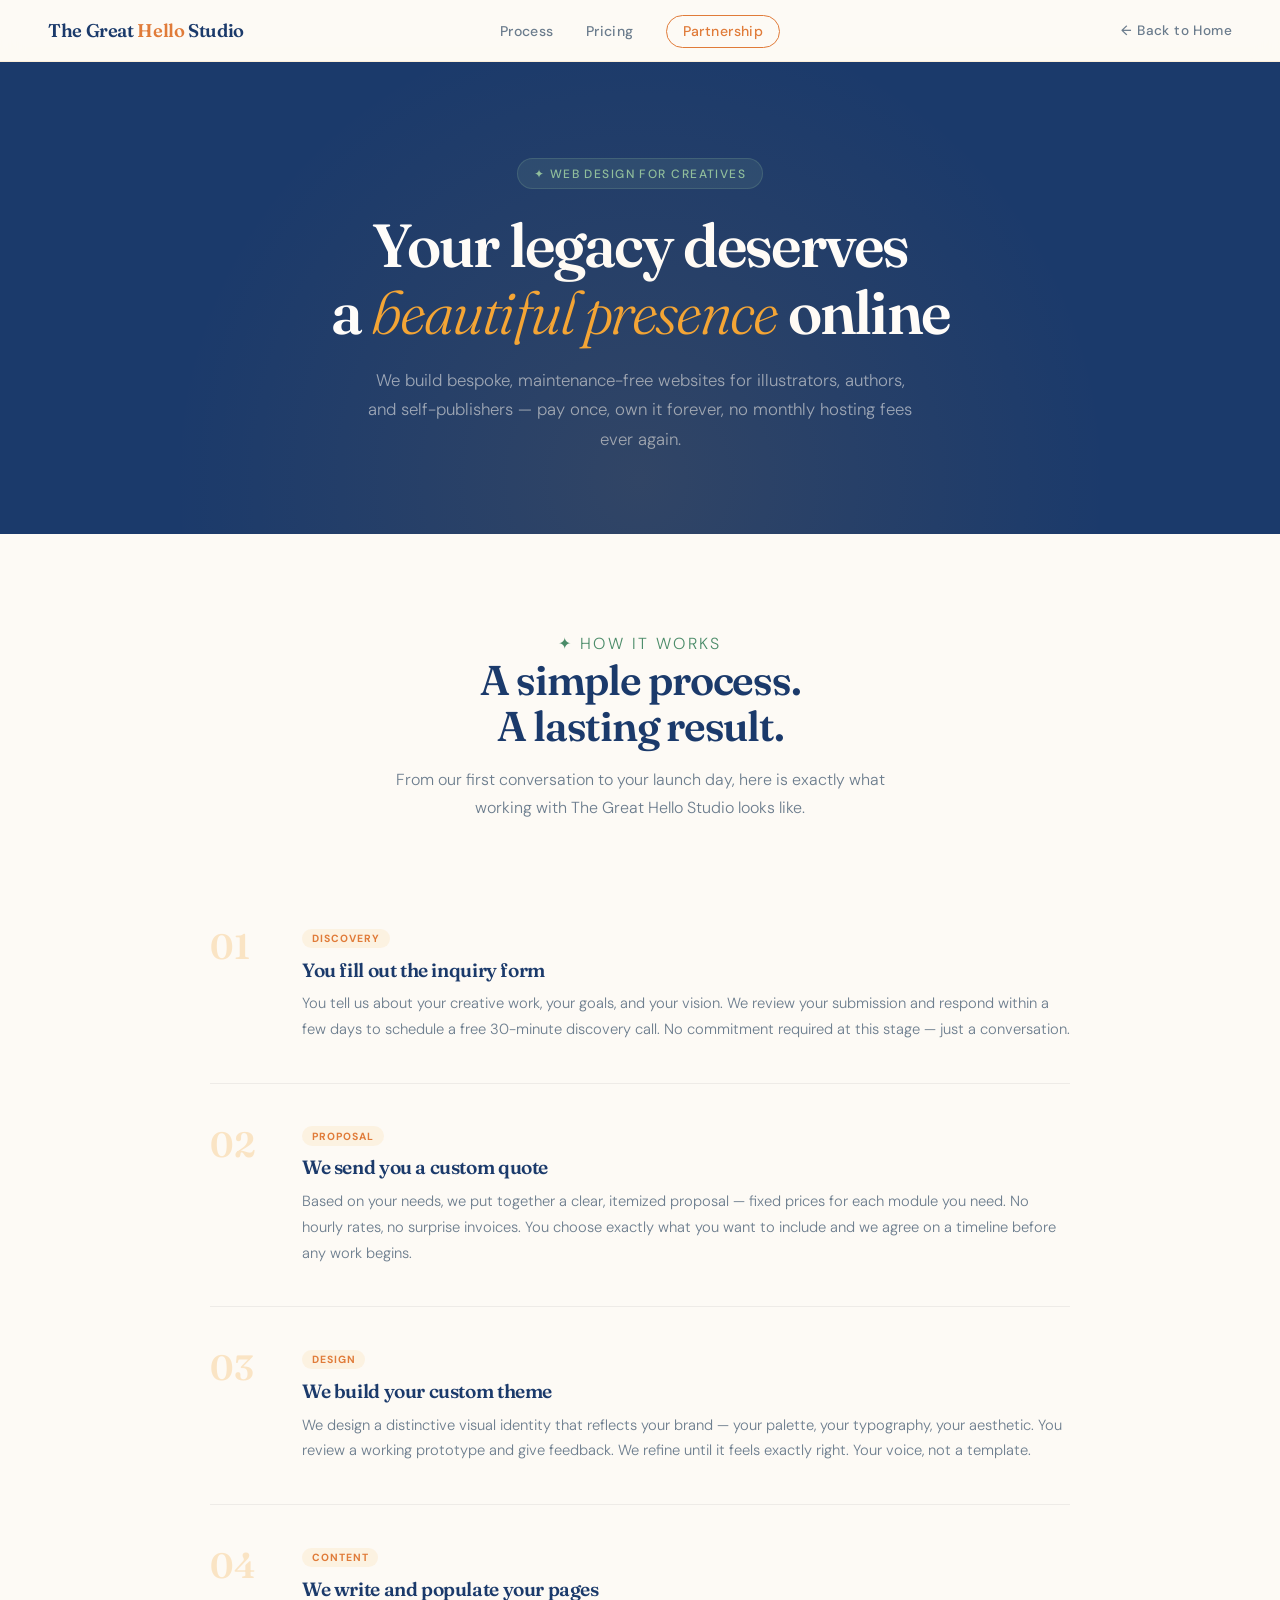
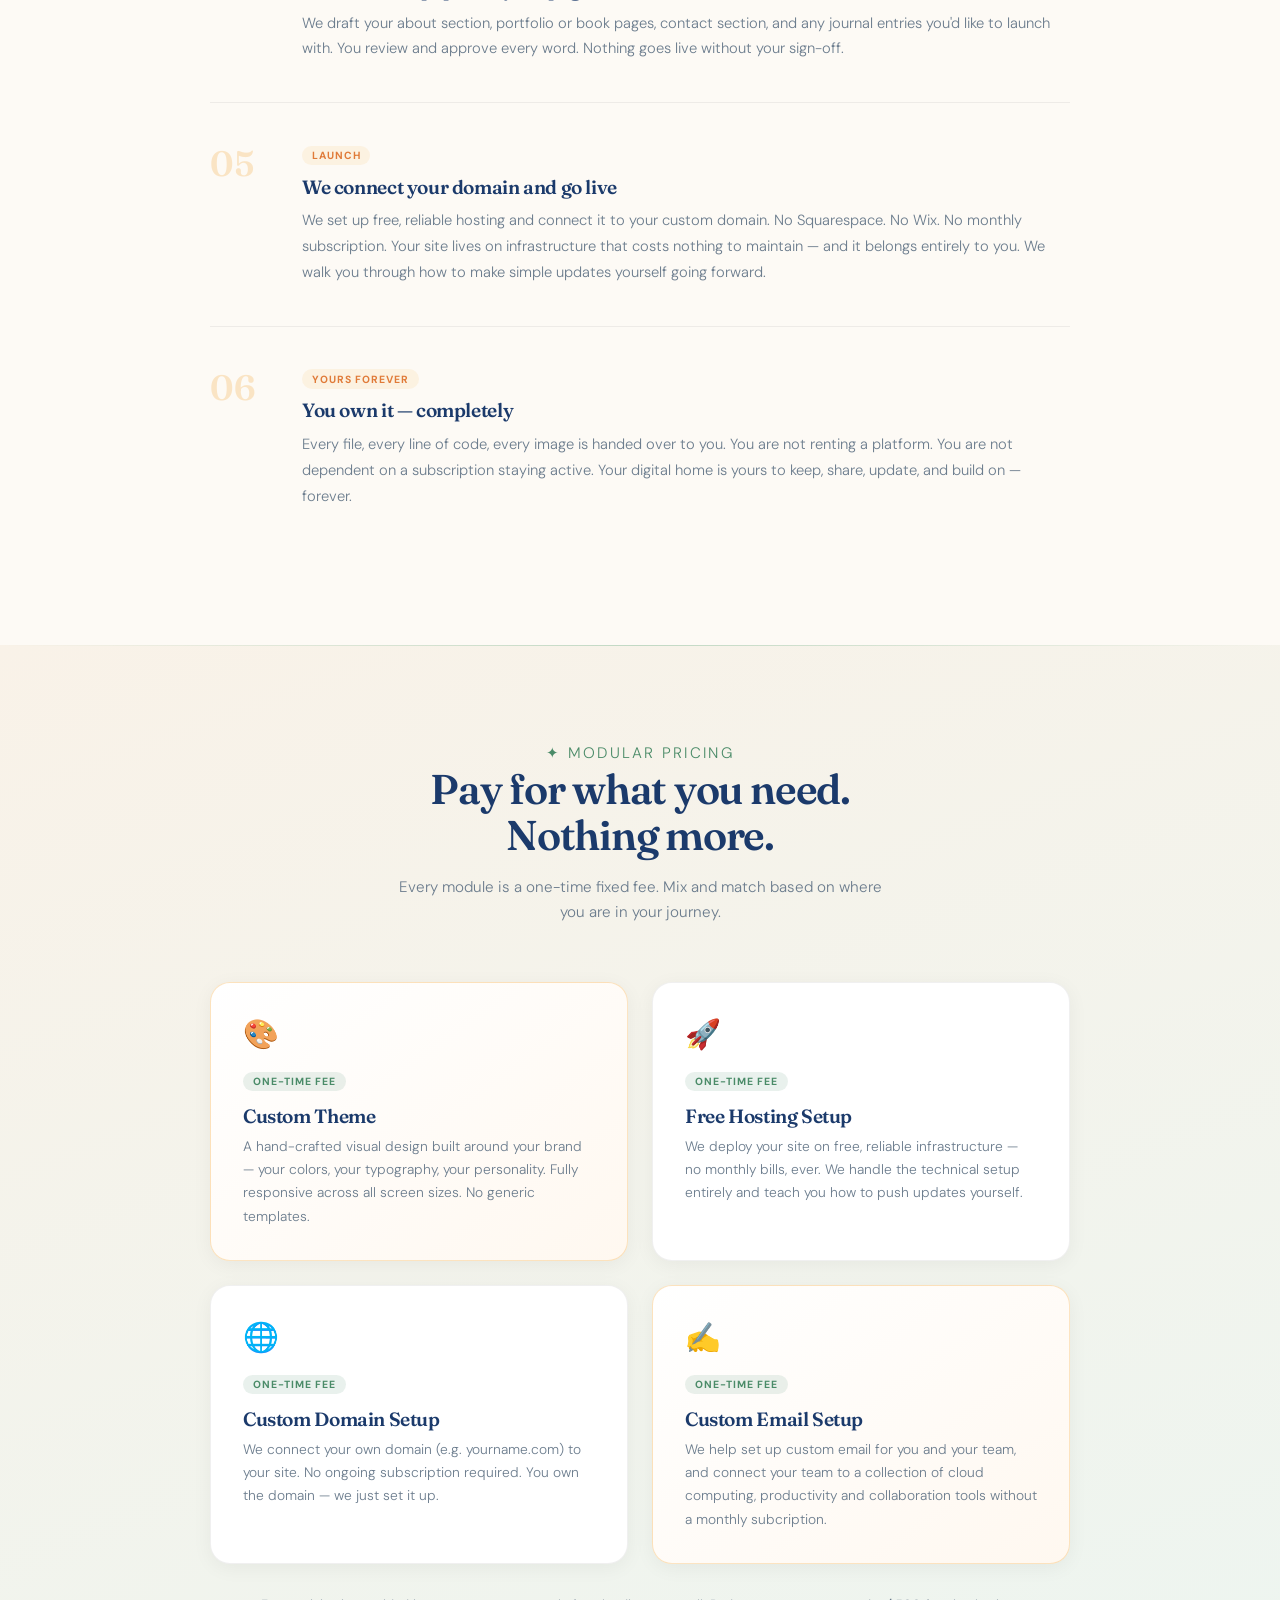
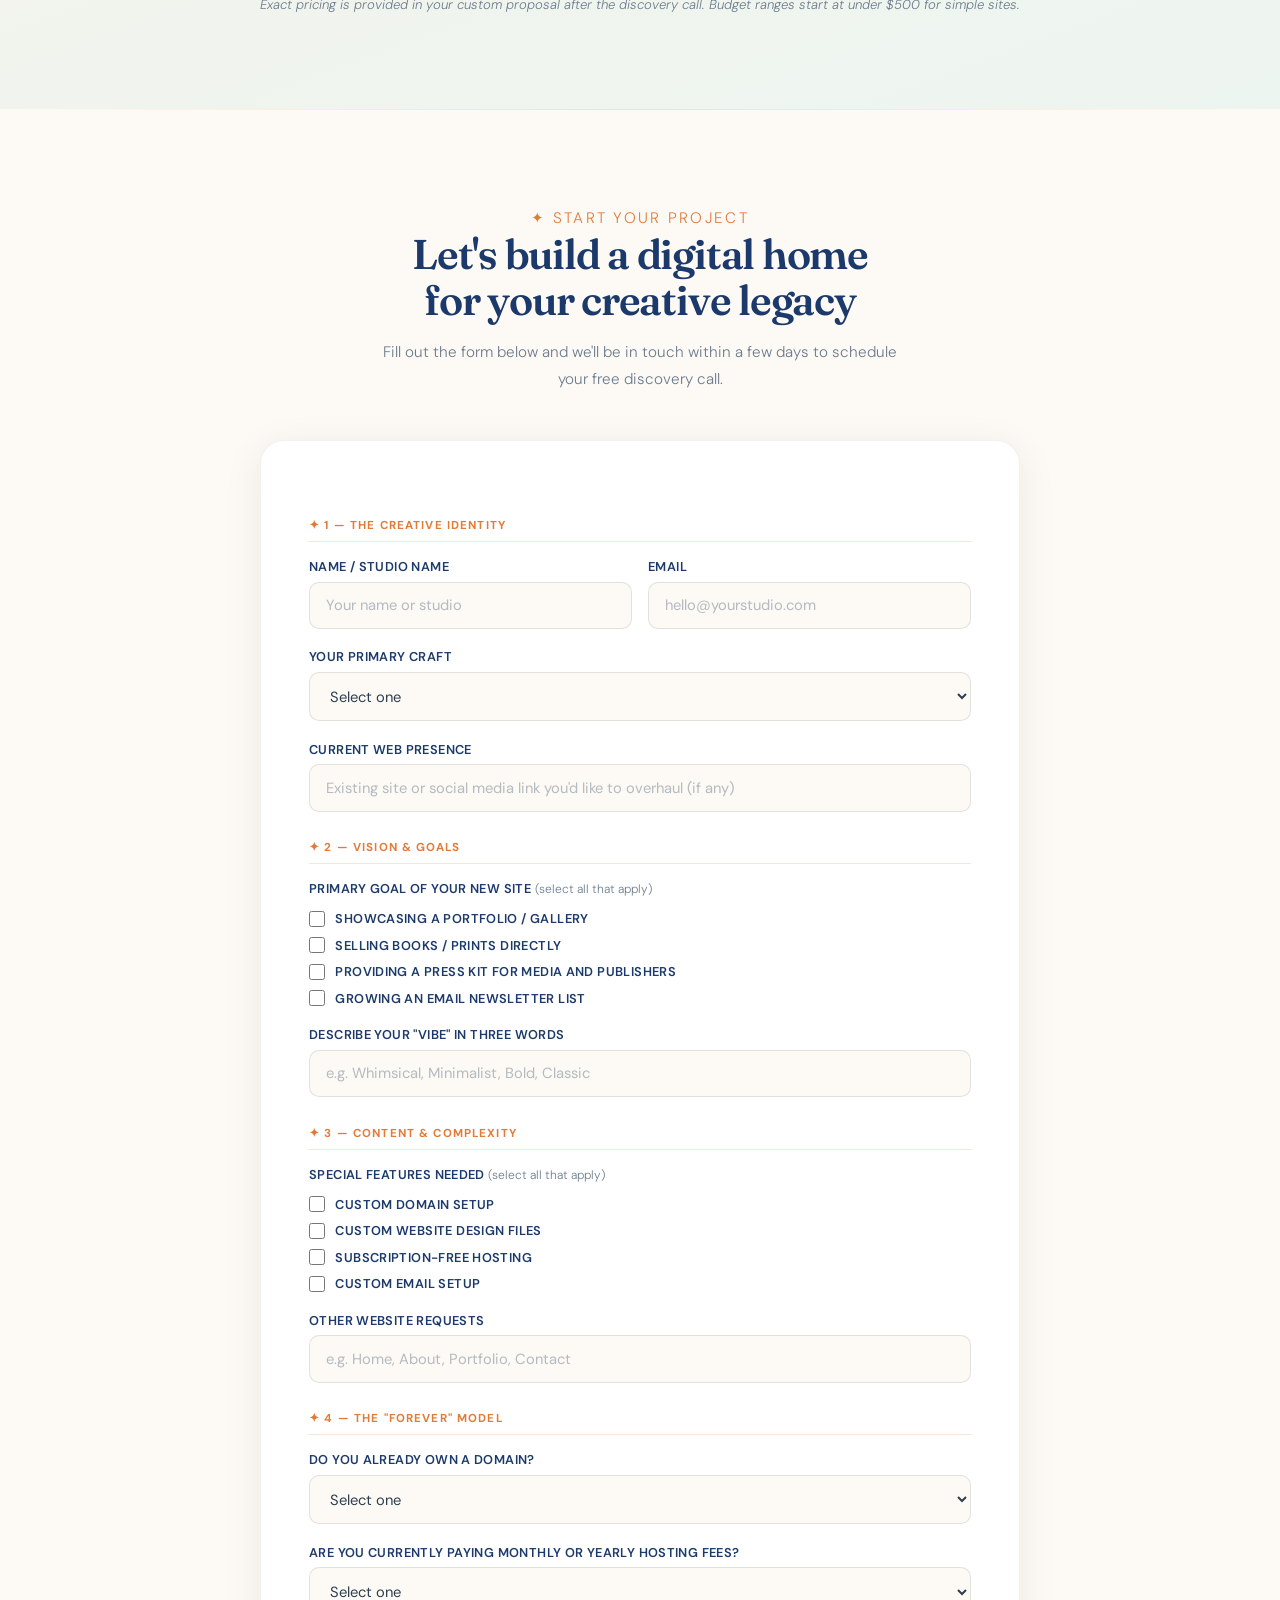
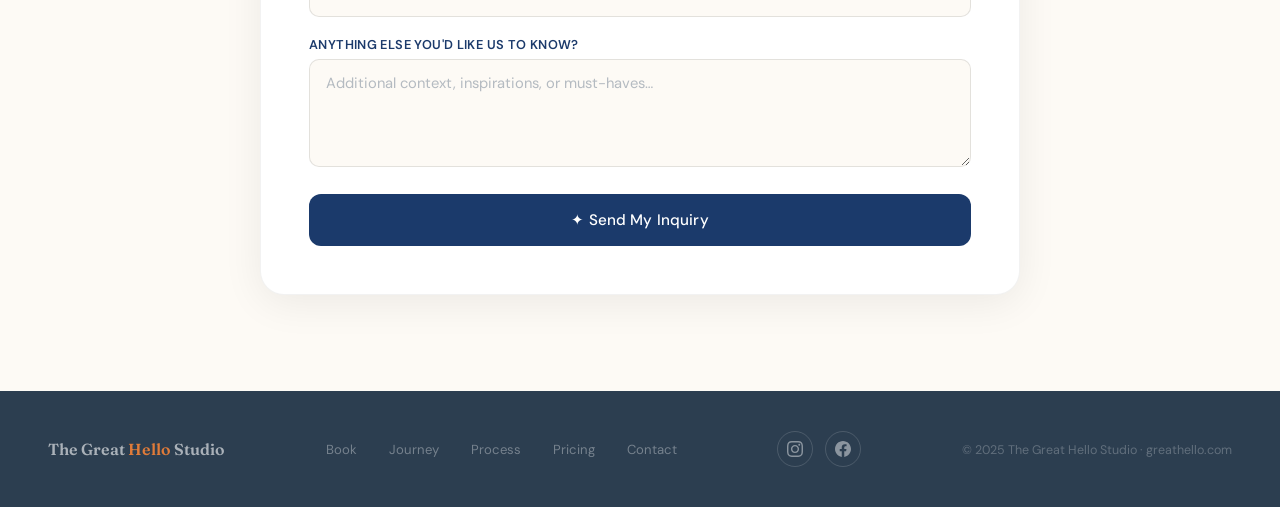
==== webdesign/index.html @ 0fa2630c "Update index.html" ====
<!DOCTYPE html>
<html lang="en">
<head>
  <meta charset="UTF-8"/>
  <meta name="viewport" content="width=device-width, initial-scale=1.0"/>
  <title>Web Design for Creatives — The Great Hello Studio</title>
  <meta name="description" content="The Great Hello Studio builds beautiful, maintenance-free websites for illustrators, authors, and self-publishers. Pay once, own it forever — no monthly hosting fees."/>
<link rel="icon" type="image/svg+xml" href="data:image/svg+xml,%3Csvg xmlns='http://www.w3.org/2000/svg' viewBox='0 0 100 100'%3E%3Ctext y='.9em' font-size='90' fill='%23FFD166'%3E%E2%9C%A6%3C/text%3E%3C/svg%3E">

<link rel="icon" type="image/x-icon" href="/image/favicon.ico">
<link rel="icon" type="image/png" sizes="16x16" href="/image/favicon-16x16.png">
<link rel="icon" type="image/png" sizes="32x32" href="/image/favicon-32x32.png">
<link rel="apple-touch-icon" sizes="180x180" href="/image/apple-touch-icon.png">
<link rel="icon" type="image/png" sizes="192x192" href="/image/android-chrome-192x192.png">
<link rel="icon" type="image/png" sizes="512x512" href="/image/android-chrome-512x512.png">
  <link rel="preconnect" href="https://fonts.googleapis.com">
  <link rel="preconnect" href="https://fonts.gstatic.com" crossorigin>
  <link href="https://fonts.googleapis.com/css2?family=Fraunces:ital,opsz,wght@0,9..144,300;0,9..144,600;1,9..144,300&family=DM+Sans:wght@300;400;500&display=swap" rel="stylesheet">
  <style>
    :root {
      --midnight: #1B3A6B;
      --amber:    #E07B39;
      --gold:     #F4A535;
      --blush:    #F2C4A0;
      --sage:     #8DBF9F;
      --sage-dark:#4A8B68;
      --soft:     #6B7C8D;
      --ink:      #2C3E50;
      --cream:    #FDFAF5;
      --dawn:     #FFF3E0;
    }

    *, *::before, *::after { box-sizing: border-box; margin: 0; padding: 0; }
    html { scroll-behavior: smooth; }
    body { font-family: 'DM Sans', sans-serif; background: var(--cream); color: var(--ink); overflow-x: hidden; }

    /* ── NAV ── */
    nav {
      position: sticky;
      top: 0;
      background: rgba(253,250,245,0.92);
      backdrop-filter: blur(12px);
      border-bottom: 1px solid rgba(244,165,53,0.15);
      padding: 1.2rem 3rem;
      display: grid;
      grid-template-columns: 1fr auto 1fr;
      align-items: center;
      z-index: 100;
    }
    
    .nav-logo {
      font-family: 'Fraunces', serif;
      font-size: 1.15rem;
      font-weight: 600;
      color: var(--midnight);
      letter-spacing: -0.02em;
      text-decoration: none;
    }
    
    .nav-logo a {
      text-decoration: none;
      color: inherit;
    }

    .nav-logo span {
      color: var(--amber);
    }

    nav ul {
      list-style: none;
      display: flex;
      gap: 2.5rem;
      align-items: center;
    }

    nav ul li a {
      text-decoration: none;
      color: var(--soft);
      font-size: 0.88rem;
      font-weight: 500;
      letter-spacing: 0.03em;
      transition: color 0.2s;
    }

    nav ul li a:hover { color: var(--amber); }

    .nav-links {
      list-style: none;
      display: flex;
      gap: 2rem;
      align-items: center;
      justify-content: center;
    }

.nav-links li a[href="#inquiry"] {
  border: 1px solid var(--amber);
  border-radius: 50px;
  padding: 0.4rem 1rem;
  color: var(--amber);
}

.nav-links li a[href="#inquiry"]:hover {
  background: var(--amber);
  color: white;
}

    .nav-back {
      text-decoration: none;
      color: var(--soft);
      font-size: 0.85rem;
      font-weight: 500;
      letter-spacing: 0.03em;
      transition: color 0.2s;
      justify-self: end;
      white-space: nowrap;
    }

    .nav-back:hover { color: var(--amber); }

    @media (max-width: 700px) {
      nav {
        grid-template-columns: 1fr;
      }
      .nav-links {
        display: none;
      }
      .nav-back {
        display: none;
      }
    }

    /* ── HERO ── */
    .page-hero {
      background: var(--midnight);
      padding: 6rem 3rem 5rem;
      text-align: center;
      position: relative;
      overflow: hidden;
    }

    .page-hero::before {
      content: '';
      position: absolute;
      top: -20%;
      left: 50%;
      transform: translateX(-50%);
      width: 80vw;
      height: 80vw;
      border-radius: 50%;
      background: radial-gradient(circle, rgba(244,165,53,0.1) 0%, transparent 65%);
      pointer-events: none;
    }

    .page-hero .eyebrow {
      display: inline-flex;
      align-items: center;
      gap: 0.5rem;
      font-size: 0.75rem;
      font-weight: 500;
      letter-spacing: 0.12em;
      text-transform: uppercase;
      color: var(--sage);
      margin-bottom: 1.5rem;
      background: rgba(141,191,159,0.12);
      padding: 0.4rem 1rem;
      border-radius: 50px;
      border: 1px solid rgba(141,191,159,0.2);
    }

    .page-hero h1 {
      font-family: 'Fraunces', serif;
      font-size: clamp(2.2rem, 5vw, 3.8rem);
      font-weight: 600;
      color: white;
      line-height: 1.1;
      letter-spacing: -0.03em;
      margin-bottom: 1.2rem;
    }

    .page-hero h1 em {
      font-style: italic;
      color: var(--gold);
      font-weight: 300;
    }

    .page-hero-sub {
      font-size: 1.05rem;
      color: rgba(255,255,255,0.55);
      max-width: 560px;
      margin: 0 auto;
      line-height: 1.75;
      font-weight: 300;
    }

    /* ── SHARED SECTION STYLES ── */
    .section-label {
      font-size: 0.75rem;
      letter-spacing: 0.15em;
      text-transform: uppercase;
      font-weight: 500;
      margin-bottom: 0.75rem;
    }

    .section-title {
      font-family: 'Fraunces', serif;
      font-size: clamp(1.8rem, 3.5vw, 2.6rem);
      font-weight: 600;
      line-height: 1.1;
      letter-spacing: -0.03em;
      margin-bottom: 1rem;
    }

    /* ── PROCESS SECTION ── */
    .process {
      padding: 6rem 3rem;
      background: var(--cream);
    }

    .process-header {
      text-align: center;
      margin-bottom: 4rem;
    }

    .process-header .section-label { color: var(--sage-dark); }
    .process-header .section-title { color: var(--midnight); }

    .process-header p {
      font-size: 1rem;
      color: var(--soft);
      max-width: 540px;
      margin: 0 auto;
      line-height: 1.75;
      font-weight: 300;
    }

    .process-steps {
      max-width: 860px;
      margin: 0 auto;
      display: flex;
      flex-direction: column;
      gap: 0;
    }

    .process-step {
      display: grid;
      grid-template-columns: 60px 1fr;
      gap: 2rem;
      padding: 2.5rem 0;
      border-bottom: 1px solid rgba(0,0,0,0.06);
      align-items: flex-start;
    }

    .process-step:last-child { border-bottom: none; }

    .step-number {
      font-family: 'Fraunces', serif;
      font-size: 2.2rem;
      font-weight: 600;
      color: rgba(244,165,53,0.25);
      line-height: 1;
      padding-top: 0.2rem;
    }

    .step-content h3 {
      font-family: 'Fraunces', serif;
      font-size: 1.2rem;
      font-weight: 600;
      color: var(--midnight);
      letter-spacing: -0.02em;
      margin-bottom: 0.6rem;
    }

    .step-content p {
      font-size: 0.92rem;
      color: var(--soft);
      line-height: 1.75;
      font-weight: 300;
    }

    .step-badge {
      display: inline-block;
      font-size: 0.65rem;
      font-weight: 700;
      letter-spacing: 0.1em;
      text-transform: uppercase;
      padding: 0.2rem 0.6rem;
      border-radius: 20px;
      background: rgba(244,165,53,0.1);
      color: var(--amber);
      margin-bottom: 0.6rem;
    }

    /* ── PRICING ── */
    .pricing {
      padding: 6rem 3rem;
      background: linear-gradient(160deg, #F9F2E8 0%, #EDF5F0 100%);
      position: relative;
    }

    .pricing::before {
      content: '';
      position: absolute;
      top: 0; left: 0; right: 0;
      height: 1px;
      background: linear-gradient(to right, transparent, rgba(141,191,159,0.5), transparent);
    }

    .pricing-header {
      text-align: center;
      margin-bottom: 3.5rem;
    }

    .pricing-header .section-label { color: var(--sage-dark); }
    .pricing-header .section-title { color: var(--midnight); }
    .pricing-header p { font-size: 0.95rem; color: var(--soft); max-width: 500px; margin: 0 auto; line-height: 1.7; font-weight: 300; }

    .pricing-grid {
      display: grid;
      grid-template-columns: repeat(2, 1fr);
      gap: 1.5rem;
      max-width: 860px;
      margin: 0 auto;
    }

    .pricing-card {
      background: white;
      border-radius: 20px;
      padding: 2rem;
      border: 1px solid rgba(0,0,0,0.06);
      box-shadow: 0 4px 20px rgba(0,0,0,0.05);
      transition: transform 0.25s, box-shadow 0.25s;
    }

    .pricing-card:hover {
      transform: translateY(-3px);
      box-shadow: 0 10px 32px rgba(0,0,0,0.08);
    }

    .pricing-card.featured {
      border-color: rgba(244,165,53,0.3);
      background: linear-gradient(145deg, #fff 0%, #FFF8F0 100%);
    }

    .pricing-icon { font-size: 1.8rem; margin-bottom: 1rem; display: block; }

    .pricing-name {
      font-family: 'Fraunces', serif;
      font-size: 1.2rem;
      font-weight: 600;
      color: var(--midnight);
      letter-spacing: -0.02em;
      margin-bottom: 0.4rem;
    }

    .pricing-tag {
      display: inline-block;
      font-size: 0.65rem;
      font-weight: 700;
      letter-spacing: 0.1em;
      text-transform: uppercase;
      padding: 0.2rem 0.6rem;
      border-radius: 20px;
      background: rgba(74,139,104,0.12);
      color: var(--sage-dark);
      margin-bottom: 0.8rem;
    }

    .pricing-desc {
      font-size: 0.86rem;
      color: var(--soft);
      line-height: 1.7;
      font-weight: 300;
    }

    .pricing-note {
      text-align: center;
      margin-top: 2rem;
      font-size: 0.82rem;
      color: var(--soft);
      font-style: italic;
      font-weight: 300;
    }

    /* ── FORM SECTION ── */
    .form-section {
      padding: 6rem 3rem;
      background: var(--cream);
      position: relative;
    }

    .form-section::before {
      content: '';
      position: absolute;
      top: 0; left: 0; right: 0;
      height: 1px;
      background: linear-gradient(to right, transparent, rgba(244,165,53,0.3), transparent);
    }

    .form-wrap {
      max-width: 760px;
      margin: 0 auto;
    }

    .form-header {
      text-align: center;
      margin-bottom: 3rem;
    }

    .form-header .section-label { color: var(--amber); }
    .form-header .section-title { color: var(--midnight); }
    .form-header p { font-size: 0.95rem; color: var(--soft); line-height: 1.75; font-weight: 300; max-width: 520px; margin: 0 auto; }

    .collab-form {
      background: white;
      border-radius: 24px;
      padding: 3rem;
      box-shadow: 0 8px 40px rgba(0,0,0,0.07);
      border: 1px solid rgba(0,0,0,0.05);
    }

    /* ── FORM ELEMENTS ── */
    .form-section-label {
      font-size: 0.72rem;
      font-weight: 700;
      letter-spacing: 0.1em;
      text-transform: uppercase;
      color: var(--amber);
      margin: 1.8rem 0 1rem;
      padding-bottom: 0.5rem;
      border-bottom: 1px solid rgba(224,123,57,0.2);
    }

    .form-section-label:first-child { margin-top: 0; }

    .form-row {
      display: grid;
      grid-template-columns: 1fr 1fr;
      gap: 1rem;
    }

    .form-group {
      display: flex;
      flex-direction: column;
      gap: 0.4rem;
      margin-bottom: 1.2rem;
    }

    .form-group label {
      font-size: 0.8rem;
      font-weight: 600;
      color: var(--midnight);
      letter-spacing: 0.03em;
      text-transform: uppercase;
    }

    .label-note {
      font-weight: 300;
      font-size: 0.75rem;
      color: var(--soft);
      letter-spacing: 0;
      text-transform: none;
    }

    .form-group input,
    .form-group select,
    .form-group textarea {
      border: 1.5px solid rgba(0,0,0,0.1);
      border-radius: 10px;
      padding: 0.8rem 1rem;
      font-family: 'DM Sans', sans-serif;
      font-size: 0.92rem;
      color: var(--ink);
      background: var(--cream);
      transition: border-color 0.2s, box-shadow 0.2s;
      outline: none;
      resize: vertical;
    }

    .form-group input:focus,
    .form-group select:focus,
    .form-group textarea:focus {
      border-color: var(--amber);
      box-shadow: 0 0 0 3px rgba(244,165,53,0.12);
    }

    .form-group input::placeholder,
    .form-group textarea::placeholder { color: rgba(107,124,141,0.5); }

    .checkbox-group {
      display: flex;
      flex-direction: column;
      gap: 0.6rem;
      margin-top: 0.4rem;
    }

    .checkbox-label {
      display: flex;
      align-items: center;
      gap: 0.65rem;
      font-size: 0.88rem;
      font-weight: 300;
      color: var(--ink);
      cursor: pointer;
      text-transform: none;
      letter-spacing: 0;
    }

    .checkbox-label input[type="checkbox"] {
      width: 16px;
      height: 16px;
      accent-color: var(--amber);
      cursor: pointer;
      flex-shrink: 0;
    }

    .btn-form {
      width: 100%;
      background: var(--midnight);
      color: white;
      border: none;
      padding: 1rem;
      border-radius: 12px;
      font-family: 'DM Sans', sans-serif;
      font-size: 0.95rem;
      font-weight: 500;
      cursor: pointer;
      transition: all 0.25s;
      letter-spacing: 0.01em;
      margin-top: 0.5rem;
    }

    .btn-form:hover {
      background: var(--amber);
      transform: translateY(-2px);
      box-shadow: 0 8px 24px rgba(224,123,57,0.3);
    }

    /* ── FOOTER ── */
    footer {
      background: var(--ink);
      padding: 2.5rem 3rem;
      display: flex;
      align-items: center;
      justify-content: space-between;
      flex-wrap: wrap;
      gap: 1rem;
    }

    .footer-logo {
      font-family: 'Fraunces', serif;
      font-size: 1rem;
      font-weight: 600;
      color: rgba(255,255,255,0.6);
      text-decoration: none;
    }

    .footer-logo span { color: var(--amber); }

    .footer-copy {
      font-size: 0.78rem;
      color: rgba(255,255,255,0.25);
      text-decoration: none;
    }

    .footer-back {
      font-size: 0.82rem;
      color: rgba(255,255,255,0.4);
      text-decoration: none;
      transition: color 0.2s;
    }

    .footer-back:hover { color: var(--gold); }
      .footer-links {
      display: flex;
      gap: 2rem;
      list-style: none;
    }

    .footer-links a {
      text-decoration: none;
      color: rgba(255,255,255,0.35);
      font-size: 0.82rem;
      transition: color 0.2s;
    }

    .footer-links a:hover { color: var(--gold); }

 /* ── SOCIAL ICONS ── */
.social-links {
  display: flex;
  gap: 0.75rem;
  align-items: center;
}

.social-link {
  display: flex;
  align-items: center;
  justify-content: center;
  width: 36px;
  height: 36px;
  border-radius: 50%;
  border: 1px solid rgba(255,255,255,0.15);
  color: rgba(255,255,255,0.45);
  text-decoration: none;
  transition: all 0.25s;
  flex-shrink: 0;
}

.social-link svg {
  width: 16px;
  height: 16px;
  fill: currentColor;
}

.social-link:hover {
  border-color: var(--gold);
  color: var(--gold);
  background: rgba(255,209,102,0.08);
  transform: translateY(-2px);
}
    
    /* ── REVEAL ── */
    .reveal {
      opacity: 0;
      transform: translateY(24px);
      transition: opacity 0.7s ease, transform 0.7s ease;
    }
    .reveal.visible { opacity: 1; transform: translateY(0); }

    /* ── RESPONSIVE ── */
    @media (max-width: 700px) {
      nav { padding: 1rem 1.5rem; }
      .page-hero { padding: 5rem 1.5rem 4rem; }
      .process, .pricing, .form-section { padding: 4rem 1.5rem; }
      .process-step { grid-template-columns: 40px 1fr; gap: 1.2rem; }
      .pricing-grid { grid-template-columns: 1fr; }
      .form-row { grid-template-columns: 1fr; }
      .collab-form { padding: 2rem 1.5rem; }
      footer { padding: 2rem 1.5rem; flex-direction: column; align-items: flex-start; }
    }
  </style>
</head>
<body>

  <!-- NAV -->
<nav>
  <a href="index.html" class="nav-logo">The Great <span>Hello</span> Studio</a>
  <ul class="nav-links">
    <li><a href="#process">Process</a></li>
    <li><a href="#pricing">Pricing</a></li>
    <li><a href="#inquiry">Partnership</a></li>
  </ul>
  <a href="index.html" class="nav-back">← Back to Home</a>
</nav>
 

  <!-- HERO -->
  <div class="page-hero">
    <div class="eyebrow">✦ Web Design for Creatives</div>
    <h1>Your legacy deserves<br>a <em>beautiful presence</em> online</h1>
    <p class="page-hero-sub">We build bespoke, maintenance-free websites for illustrators, authors, and self-publishers — pay once, own it forever, no monthly hosting fees ever again.</p>
  </div>

  <!-- PROCESS -->
  <section class="process" id="process">
    <div class="process-header reveal">
      <p class="section-label" style="color:var(--sage-dark);">✦ How It Works</p>
      <h2 class="section-title" style="color:var(--midnight);">A simple process.<br>A lasting result.</h2>
      <p>From our first conversation to your launch day, here is exactly what working with The Great Hello Studio looks like.</p>
    </div>

    <div class="process-steps">

      <div class="process-step reveal">
        <div class="step-number">01</div>
        <div class="step-content">
          <div class="step-badge">Discovery</div>
          <h3>You fill out the inquiry form</h3>
          <p>You tell us about your creative work, your goals, and your vision. We review your submission and respond within a few days to schedule a free 30-minute discovery call. No commitment required at this stage — just a conversation.</p>
        </div>
      </div>

      <div class="process-step reveal">
        <div class="step-number">02</div>
        <div class="step-content">
          <div class="step-badge">Proposal</div>
          <h3>We send you a custom quote</h3>
          <p>Based on your needs, we put together a clear, itemized proposal — fixed prices for each module you need. No hourly rates, no surprise invoices. You choose exactly what you want to include and we agree on a timeline before any work begins.</p>
        </div>
      </div>

      <div class="process-step reveal">
        <div class="step-number">03</div>
        <div class="step-content">
          <div class="step-badge">Design</div>
          <h3>We build your custom theme</h3>
          <p>We design a distinctive visual identity that reflects your brand — your palette, your typography, your aesthetic. You review a working prototype and give feedback. We refine until it feels exactly right. Your voice, not a template.</p>
        </div>
      </div>

      <div class="process-step reveal">
        <div class="step-number">04</div>
        <div class="step-content">
          <div class="step-badge">Content</div>
          <h3>We write and populate your pages</h3>
          <p>We draft your about section, portfolio or book pages, contact section, and any journal entries you'd like to launch with. You review and approve every word. Nothing goes live without your sign-off.</p>
        </div>
      </div>

      <div class="process-step reveal">
        <div class="step-number">05</div>
        <div class="step-content">
          <div class="step-badge">Launch</div>
          <h3>We connect your domain and go live</h3>
          <p>We set up free, reliable hosting and connect it to your custom domain. No Squarespace. No Wix. No monthly subscription. Your site lives on infrastructure that costs nothing to maintain — and it belongs entirely to you. We walk you through how to make simple updates yourself going forward.</p>
        </div>
      </div>

      <div class="process-step reveal">
        <div class="step-number">06</div>
        <div class="step-content">
          <div class="step-badge">Yours Forever</div>
          <h3>You own it — completely</h3>
          <p>Every file, every line of code, every image is handed over to you. You are not renting a platform. You are not dependent on a subscription staying active. Your digital home is yours to keep, share, update, and build on — forever.</p>
        </div>
      </div>

    </div>
  </section>

  <!-- PRICING -->
  <section class="pricing" id="pricing">
    <div class="pricing-header reveal">
      <p class="section-label">✦ Modular Pricing</p>
      <h2 class="section-title" style="color:var(--midnight);">Pay for what you need.<br>Nothing more.</h2>
      <p>Every module is a one-time fixed fee. Mix and match based on where you are in your journey.</p>
    </div>

    <div class="pricing-grid reveal">
      <div class="pricing-card featured">
        <span class="pricing-icon">🎨</span>
        <div class="pricing-tag">One-Time Fee</div>
        <div class="pricing-name">Custom Theme</div>
        <p class="pricing-desc">A hand-crafted visual design built around your brand — your colors, your typography, your personality. Fully responsive across all screen sizes. No generic templates.</p>
      </div>
      
      <div class="pricing-card">
        <span class="pricing-icon">🚀</span>
        <div class="pricing-tag">One-Time Fee</div>
        <div class="pricing-name">Free Hosting Setup</div>
        <p class="pricing-desc">We deploy your site on free, reliable infrastructure — no monthly bills, ever. We handle the technical setup entirely and teach you how to push updates yourself.</p>
      </div>

      <div class="pricing-card">
        <span class="pricing-icon">🌐</span>
        <div class="pricing-tag">One-Time Fee</div>
        <div class="pricing-name">Custom Domain Setup</div>
        <p class="pricing-desc">We connect your own domain (e.g. yourname.com) to your site. No ongoing subscription required. You own the domain — we just set it up.</p>
      </div>
      
      <div class="pricing-card featured">
        <span class="pricing-icon">✍️</span>
        <div class="pricing-tag">One-Time Fee</div>
        <div class="pricing-name">Custom Email Setup</div>
        <p class="pricing-desc">We help set up custom email for you and your team, and connect your team to a collection of cloud computing, productivity and collaboration tools without a monthly subcription.</p>
      </div>
      
    </div>
    <p class="pricing-note">Exact pricing is provided in your custom proposal after the discovery call. Budget ranges start at under $500 for simple sites.</p>
  </section>

  <!-- FORM -->
  <section class="form-section" id="inquiry">
    <div class="form-wrap">
      <div class="form-header reveal">
        <p class="section-label">✦ Start Your Project</p>
        <h2 class="section-title">Let's build a digital home<br>for your creative legacy</h2>
        <p>Fill out the form below and we'll be in touch within a few days to schedule your free discovery call.</p>
      </div>

      <div class="collab-form reveal">
        <form>
          <input type="hidden" name="access_key" value="a3b39ef1-7ac7-4cdc-99b8-303754ea38bf">
          <input type="hidden" name="subject" value="New Web Design Inquiry — Great Hello Studio">

          <!-- 1. Creative Identity -->
          <div class="form-section-label">✦ 1 — The Creative Identity</div>
          <div class="form-row">
            <div class="form-group">
              <label>Name / Studio Name</label>
              <input type="text" name="name" placeholder="Your name or studio" required/>
            </div>
            <div class="form-group">
              <label>Email</label>
              <input type="email" name="email" placeholder="hello@yourstudio.com" required/>
            </div>
          </div>
          <!--div class="form-group">
            <label>Your Primary Craft</label>
            <input type="text" name="craft" placeholder="e.g. Children's Book Author, Fine Art Illustrator, Self-Publisher" required/>
          </div-->
          <div class="form-group">
            <label>Your Primary Craft</label>
            <select name="hosting" required>
              <option value="" disabled selected>Select one</option>
              <option value="author">Book Author</option>
              <option value="artist">Fine Art Illustrator</option>
              <option value="publisher">Self-Publisher</option>
            </select>
          </div>
          <div class="form-group">
            <label>Current Web Presence</label>
            <input type="text" name="current_site" placeholder="Existing site or social media link you'd like to overhaul (if any)" required/>
          </div>

          <!-- 2. Vision & Goals -->
          <div class="form-section-label">✦ 2 — Vision & Goals</div>
          <div class="form-group">
            <label>Primary Goal of Your New Site <span class="label-note">(select all that apply)</span></label>
            <div class="checkbox-group">
              <label class="checkbox-label"><input type="checkbox" name="goal[]" value="portfolio"/> Showcasing a portfolio / gallery</label>
              <label class="checkbox-label"><input type="checkbox" name="goal[]" value="selling"/> Selling books / prints directly</label>
              <label class="checkbox-label"><input type="checkbox" name="goal[]" value="press_kit"/> Providing a Press Kit for media and publishers</label>
              <label class="checkbox-label"><input type="checkbox" name="goal[]" value="newsletter"/> Growing an email newsletter list</label>
            </div>
          </div>
          <div class="form-group">
            <label>Describe Your "Vibe" in Three Words</label>
            <input type="text" name="vibe" placeholder="e.g. Whimsical, Minimalist, Bold, Classic" required/>
          </div>

          <!-- 3. Content & Complexity -->
          <div class="form-section-label">✦ 3 — Content & Complexity</div>
          <div class="form-group">
            <label>Special Features Needed <span class="label-note">(select all that apply)</span></label>
            <div class="checkbox-group">
              <label class="checkbox-label"><input type="checkbox" name="features[]" value="domain link"/> Custom Domain Setup</label>
              <label class="checkbox-label"><input type="checkbox" name="features[]" value="design"/> Custom Website Design Files</label>
              <label class="checkbox-label"><input type="checkbox" name="features[]" value="hosting"/> Subscription-Free Hosting</label>
              <label class="checkbox-label"><input type="checkbox" name="features[]" value="email setup"/> Custom Email Setup</label>
            </div>
          </div>
             <div class="form-group">
            <label>Other Website Requests</label>
            <input type="text" name="design" placeholder="e.g. Home, About, Portfolio, Contact" required/>
          </div>
          

          <!-- 4. The Forever Model -->
          <div class="form-section-label">✦ 4 — The "Forever" Model</div>
          <div class="form-group">
            <label>Do you already own a domain?</label>
            <select name="domain" required>
              <option value="" disabled selected>Select one</option>
              <option value="yes">Yes — I already own one (e.g. www.yourname.com)</option>
              <option value="no">No — I need help securing one</option>
              <option value="unsure">Not sure yet</option>
            </select>
          </div>
          <div class="form-group">
            <label>Are you currently paying monthly or yearly hosting fees?</label>
            <select name="hosting" required>
              <option value="" disabled selected>Select one</option>
              <option value="yes">Yes — I'd love to eliminate them</option>
              <option value="no">No — starting fresh</option>
              <option value="unsure">Not sure what I'm paying for</option>
            </select>
          </div>

          <!-- 5. Logistics >
          <div class="form-section-label">✦ 5 — Logistics</div>
          <div class="form-row">
            <div class="form-group">
              <label>Target Launch Date</label>
              <input type="text" name="launch_date" placeholder="e.g. End of summer, ASAP, flexible" required/>
            </div>
            <div class="form-group">
              <label>Estimated Budget Range</label>
              <select name="budget" required>
                <option value="" disabled selected>Select a range</option>
                <option value="under_500">Under $500</option>
                <option value="500_1000">$500 – $1,000</option>
                <option value="1000_2000">$1,000 – $2,000</option>
                <option value="2000_plus">$2,000+</option>
                <option value="flexible">Flexible — let's talk</option>
              </select>
            </div>
          </div-->
          <div class="form-group">
            <label>Anything else you'd like us to know?</label>
            <textarea rows="4" name="notes" placeholder="Additional context, inspirations, or must-haves…" required></textarea>
          </div>

          <button type="submit" class="btn-form">✦ Send My Inquiry</button>
        </form>
      </div>
    </div>
  </section>

  <!-- FOOTER -->
  <footer>
    <a href="index.html" class="footer-logo">The Great <span>Hello</span> Studio</a>
    <ul class="footer-links">
      <li><a href="index.html#about">Book</a></li>
      <li><a href="index.html#journey">Journey</a></li>
      <li><a href="#process">Process</a></li>
      <li><a href="#pricing">Pricing</a></li>
      <li><a href="#inquiry">Contact</a></li>
    </ul>
    <!--a href="index.html" class="footer-back">← Back to greathello.com</a-->
      <div class="social-links">
  <!-- Instagram -->
  <a href="https://instagram.com/the.great.hello" target="_blank" rel="noopener" class="social-link" aria-label="Instagram">
    <svg viewBox="0 0 24 24" xmlns="http://www.w3.org/2000/svg">
      <path d="M12 2.163c3.204 0 3.584.012 4.85.07 3.252.148 4.771 1.691 4.919 4.919.058 1.265.069 1.645.069 4.849 0 3.205-.012 3.584-.069 4.849-.149 3.225-1.664 4.771-4.919 4.919-1.266.058-1.644.07-4.85.07-3.204 0-3.584-.012-4.849-.07-3.26-.149-4.771-1.699-4.919-4.92-.058-1.265-.07-1.644-.07-4.849 0-3.204.013-3.583.07-4.849.149-3.227 1.664-4.771 4.919-4.919 1.266-.057 1.645-.069 4.849-.069zm0-2.163c-3.259 0-3.667.014-4.947.072-4.358.2-6.78 2.618-6.98 6.98-.059 1.281-.073 1.689-.073 4.948 0 3.259.014 3.668.072 4.948.2 4.358 2.618 6.78 6.98 6.98 1.281.058 1.689.072 4.948.072 3.259 0 3.668-.014 4.948-.072 4.354-.2 6.782-2.618 6.979-6.98.059-1.28.073-1.689.073-4.948 0-3.259-.014-3.667-.072-4.947-.196-4.354-2.617-6.78-6.979-6.98-1.281-.059-1.69-.073-4.949-.073zm0 5.838c-3.403 0-6.162 2.759-6.162 6.162s2.759 6.163 6.162 6.163 6.162-2.759 6.162-6.163c0-3.403-2.759-6.162-6.162-6.162zm0 10.162c-2.209 0-4-1.79-4-4 0-2.209 1.791-4 4-4s4 1.791 4 4c0 2.21-1.791 4-4 4zm6.406-11.845c-.796 0-1.441.645-1.441 1.44s.645 1.44 1.441 1.44c.795 0 1.439-.645 1.439-1.44s-.644-1.44-1.439-1.44z"/>
    </svg>
  </a>
  <!-- Facebook -->
  <a href="https://facebook.com/thegreathello" target="_blank" rel="noopener" class="social-link" aria-label="Facebook">
    <svg viewBox="0 0 24 24" xmlns="http://www.w3.org/2000/svg">
      <path d="M24 12.073c0-6.627-5.373-12-12-12s-12 5.373-12 12c0 5.99 4.388 10.954 10.125 11.854v-8.385H7.078v-3.47h3.047V9.43c0-3.007 1.792-4.669 4.533-4.669 1.312 0 2.686.235 2.686.235v2.953H15.83c-1.491 0-1.956.925-1.956 1.874v2.25h3.328l-.532 3.47h-2.796v8.385C19.612 23.027 24 18.062 24 12.073z"/>
    </svg>
  </a>
</div>
    <div> <a href="#" class="footer-copy">© 2025 The Great Hello Studio · greathello.com</a></div>
  </footer>

  <script>
    // Scroll reveal
    const reveals = document.querySelectorAll('.reveal');
    const observer = new IntersectionObserver((entries) => {
      entries.forEach(entry => {
        if (entry.isIntersecting) {
          entry.target.classList.add('visible');
          observer.unobserve(entry.target);
        }
      });
    }, { threshold: 0.1 });
    reveals.forEach(el => observer.observe(el));

    // Form submission
    const collabForm = document.querySelector('.collab-form form');
    if (collabForm) {
      collabForm.addEventListener('submit', async function(e) {
        e.preventDefault();

        // Checkbox validation
        const goalChecks    = this.querySelectorAll('input[name="goal[]"]:checked');
        const featureChecks = this.querySelectorAll('input[name="features[]"]:checked');

        if (goalChecks.length === 0) {
          alert('Please select at least one primary goal for your site.');
          return;
        }
        if (featureChecks.length === 0) {
          alert('Please select at least one special feature needed.');
          return;
        }

        const btn  = this.querySelector('.btn-form');
        const data = new FormData(this);

        btn.textContent = 'Sending...';
        btn.disabled    = true;

        try {
          const res  = await fetch('https://api.web3forms.com/submit', {
            method: 'POST',
            body: data,
          });
          const json = await res.json();

          if (json.success) {
            this.reset();
            btn.textContent      = '✦ Received — we\'ll be in touch!';
            btn.style.background = '#4A8B68';
          } else {
            btn.textContent      = '✗ Something went wrong. Try again.';
            btn.style.background = '#c0392b';
            btn.disabled         = false;
          }
        } catch (err) {
          btn.textContent      = '✗ Network error. Try again.';
          btn.style.background = '#c0392b';
          btn.disabled         = false;
        }
      });
    }
  </script>

</body>
</html>
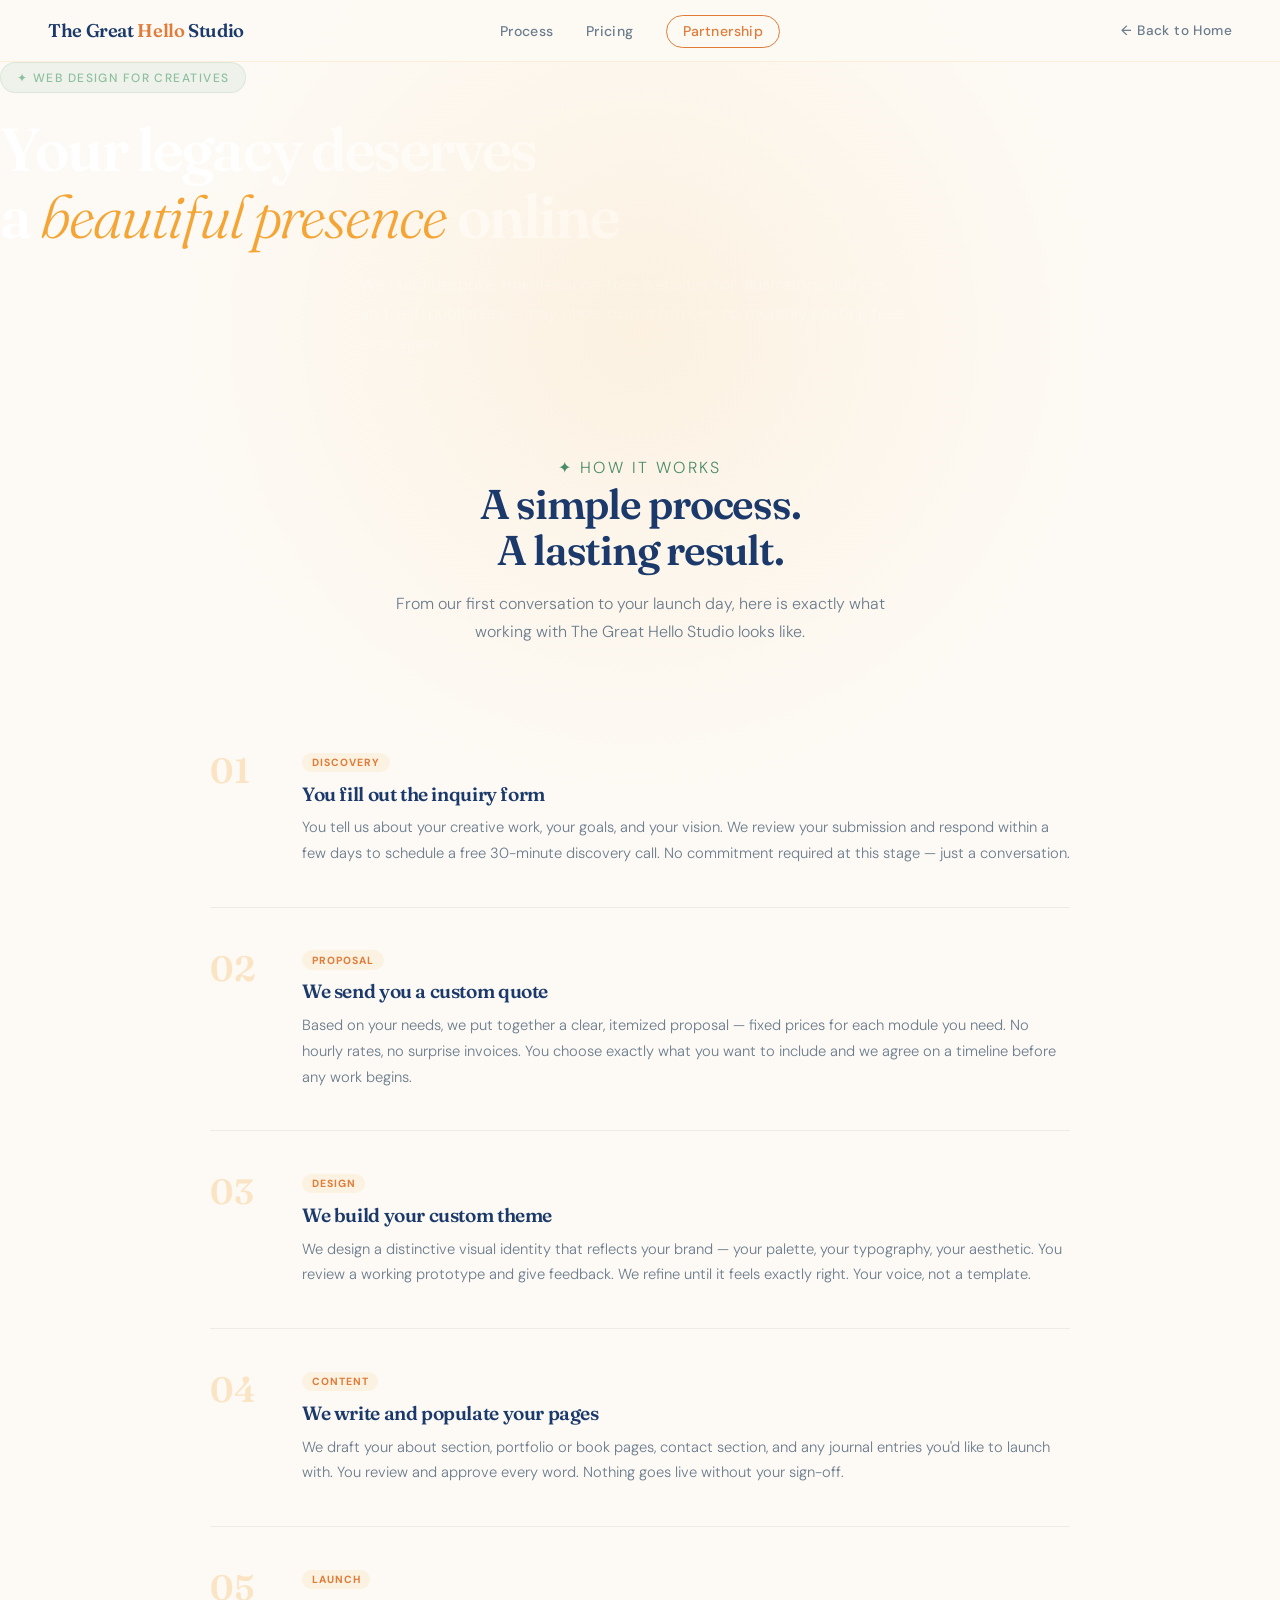
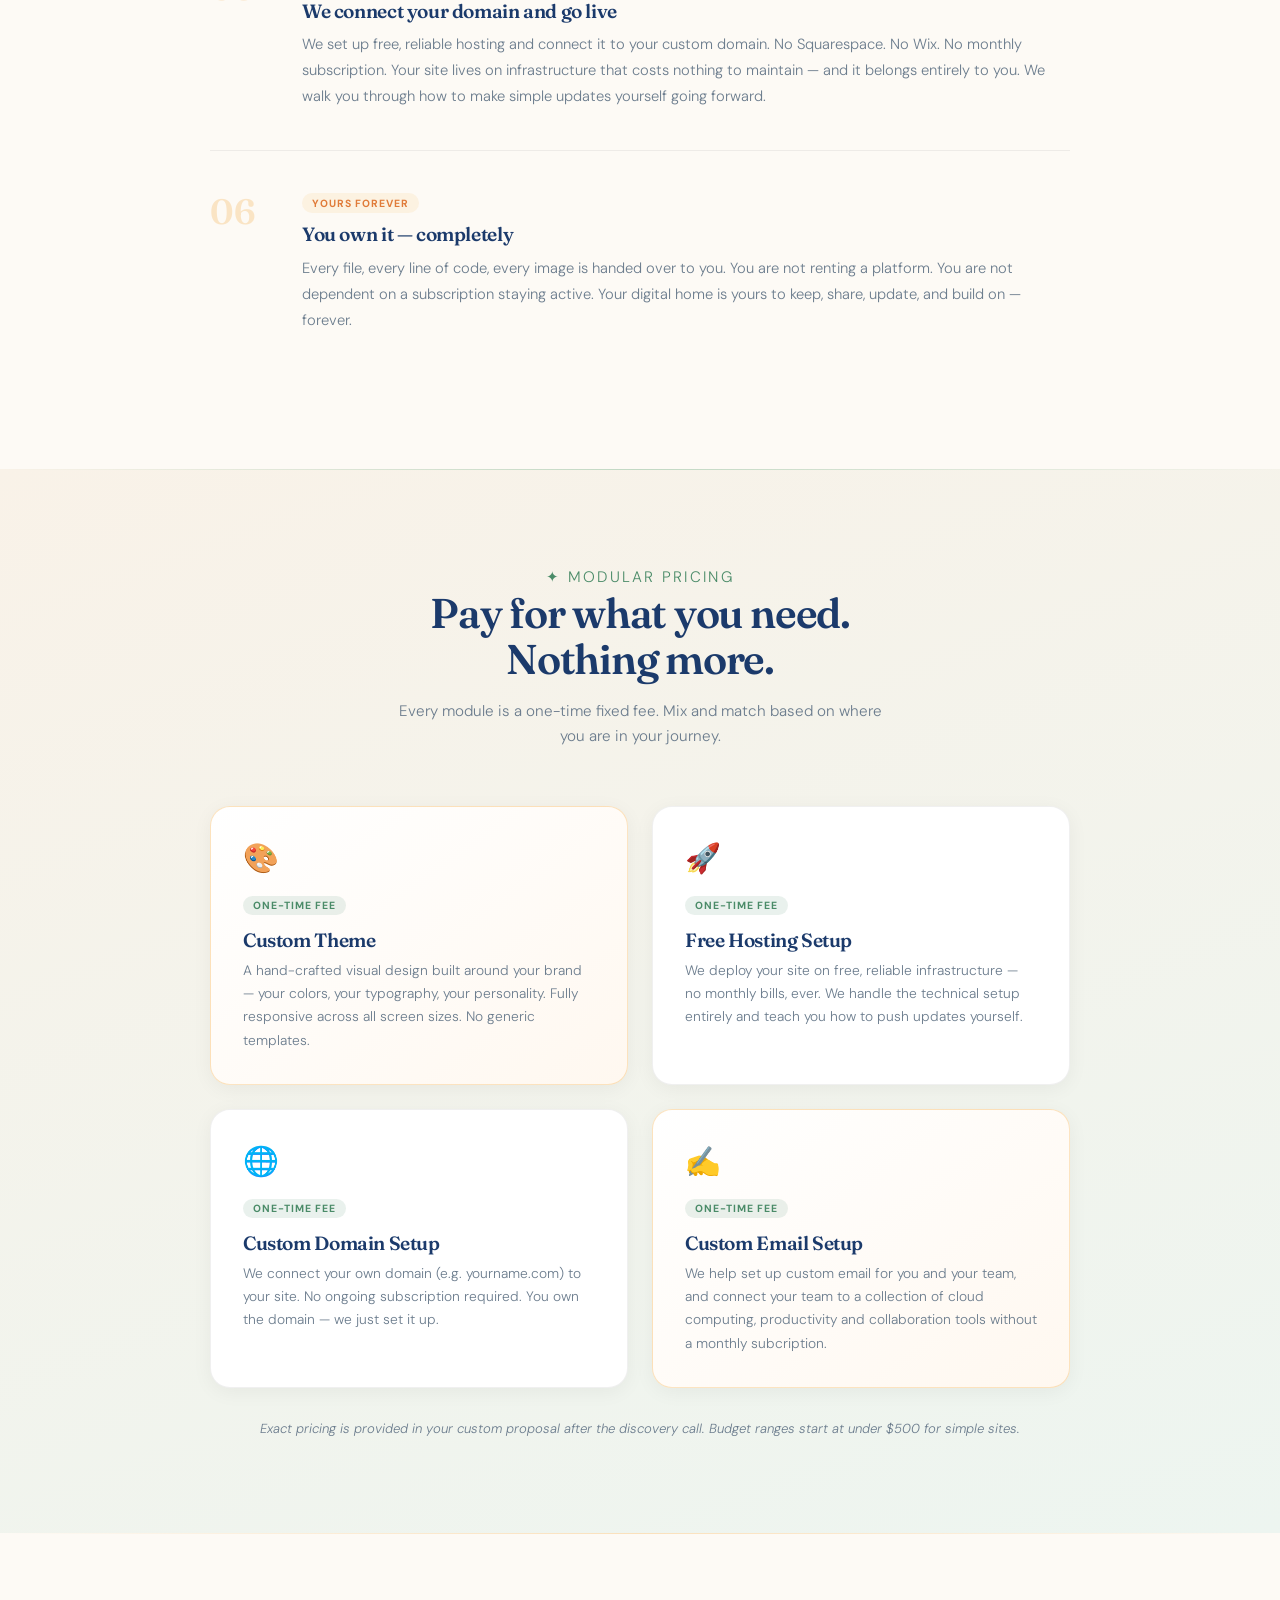
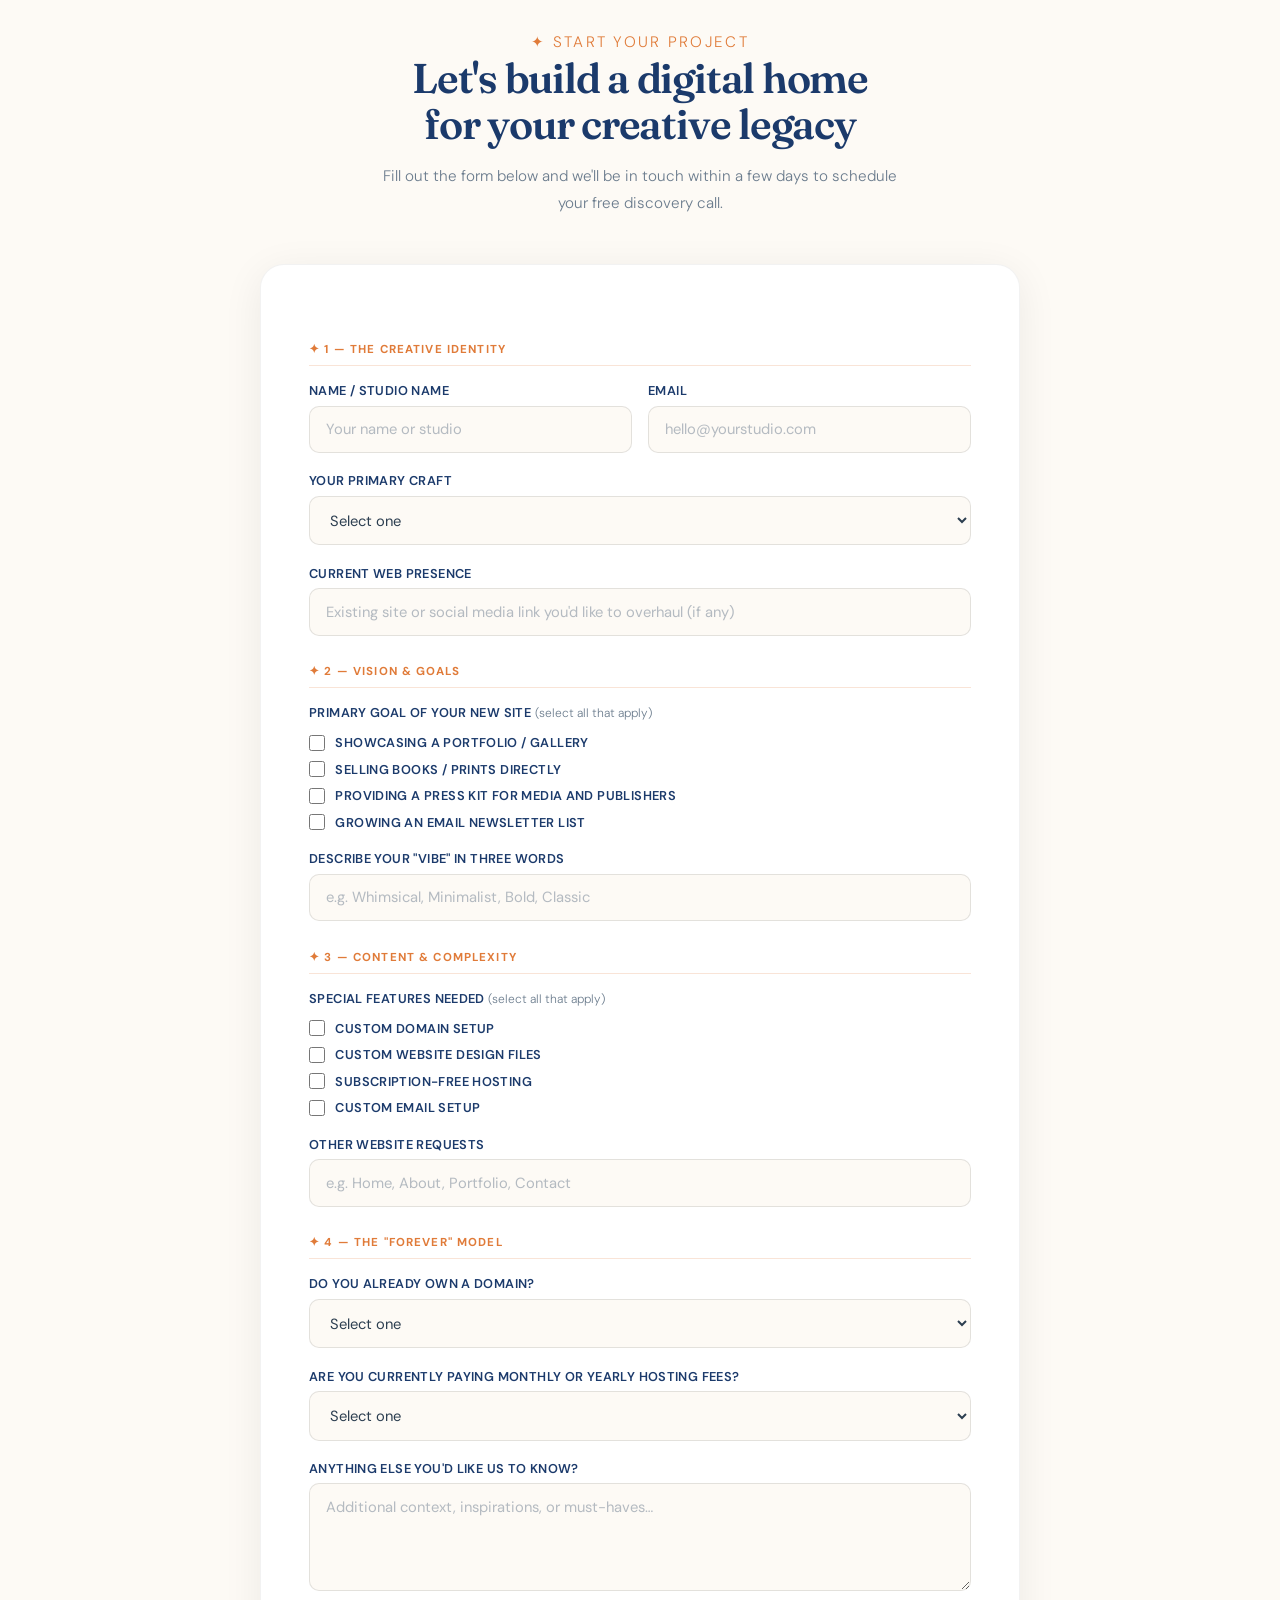
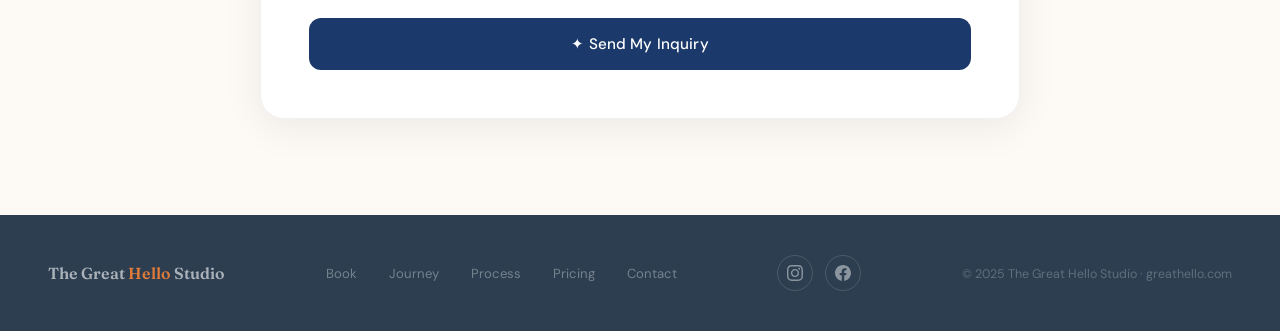
==== commit 6ff746d0: "Update index.html" ====
--- a/webdesign/index.html
+++ b/webdesign/index.html
@@ -129,6 +129,7 @@
       }
     }
 
+}
     /* ── HERO ── */
     .page-hero {
       background: var(--midnight);
@@ -644,13 +645,13 @@
 
   <!-- NAV -->
 <nav>
-  <a href="index.html" class="nav-logo">The Great <span>Hello</span> Studio</a>
+  <a href="/" class="nav-logo">The Great <span>Hello</span> Studio</a>
   <ul class="nav-links">
     <li><a href="#process">Process</a></li>
     <li><a href="#pricing">Pricing</a></li>
     <li><a href="#inquiry">Partnership</a></li>
   </ul>
-  <a href="index.html" class="nav-back">← Back to Home</a>
+  <a href="/#creators" class="nav-back">← Back to Home</a>
 </nav>
  
 
@@ -899,15 +900,15 @@
 
   <!-- FOOTER -->
   <footer>
-    <a href="index.html" class="footer-logo">The Great <span>Hello</span> Studio</a>
+    <a href="/" class="footer-logo">The Great <span>Hello</span> Studio</a>
     <ul class="footer-links">
-      <li><a href="index.html#about">Book</a></li>
-      <li><a href="index.html#journey">Journey</a></li>
+      <li><a href="/#about">Book</a></li>
+      <li><a href="/#journey">Journey</a></li>
       <li><a href="#process">Process</a></li>
       <li><a href="#pricing">Pricing</a></li>
       <li><a href="#inquiry">Contact</a></li>
     </ul>
-    <!--a href="index.html" class="footer-back">← Back to greathello.com</a-->
+    <!--a href="/" class="footer-back">← Back to greathello.com</a-->
       <div class="social-links">
   <!-- Instagram -->
   <a href="https://instagram.com/the.great.hello" target="_blank" rel="noopener" class="social-link" aria-label="Instagram">
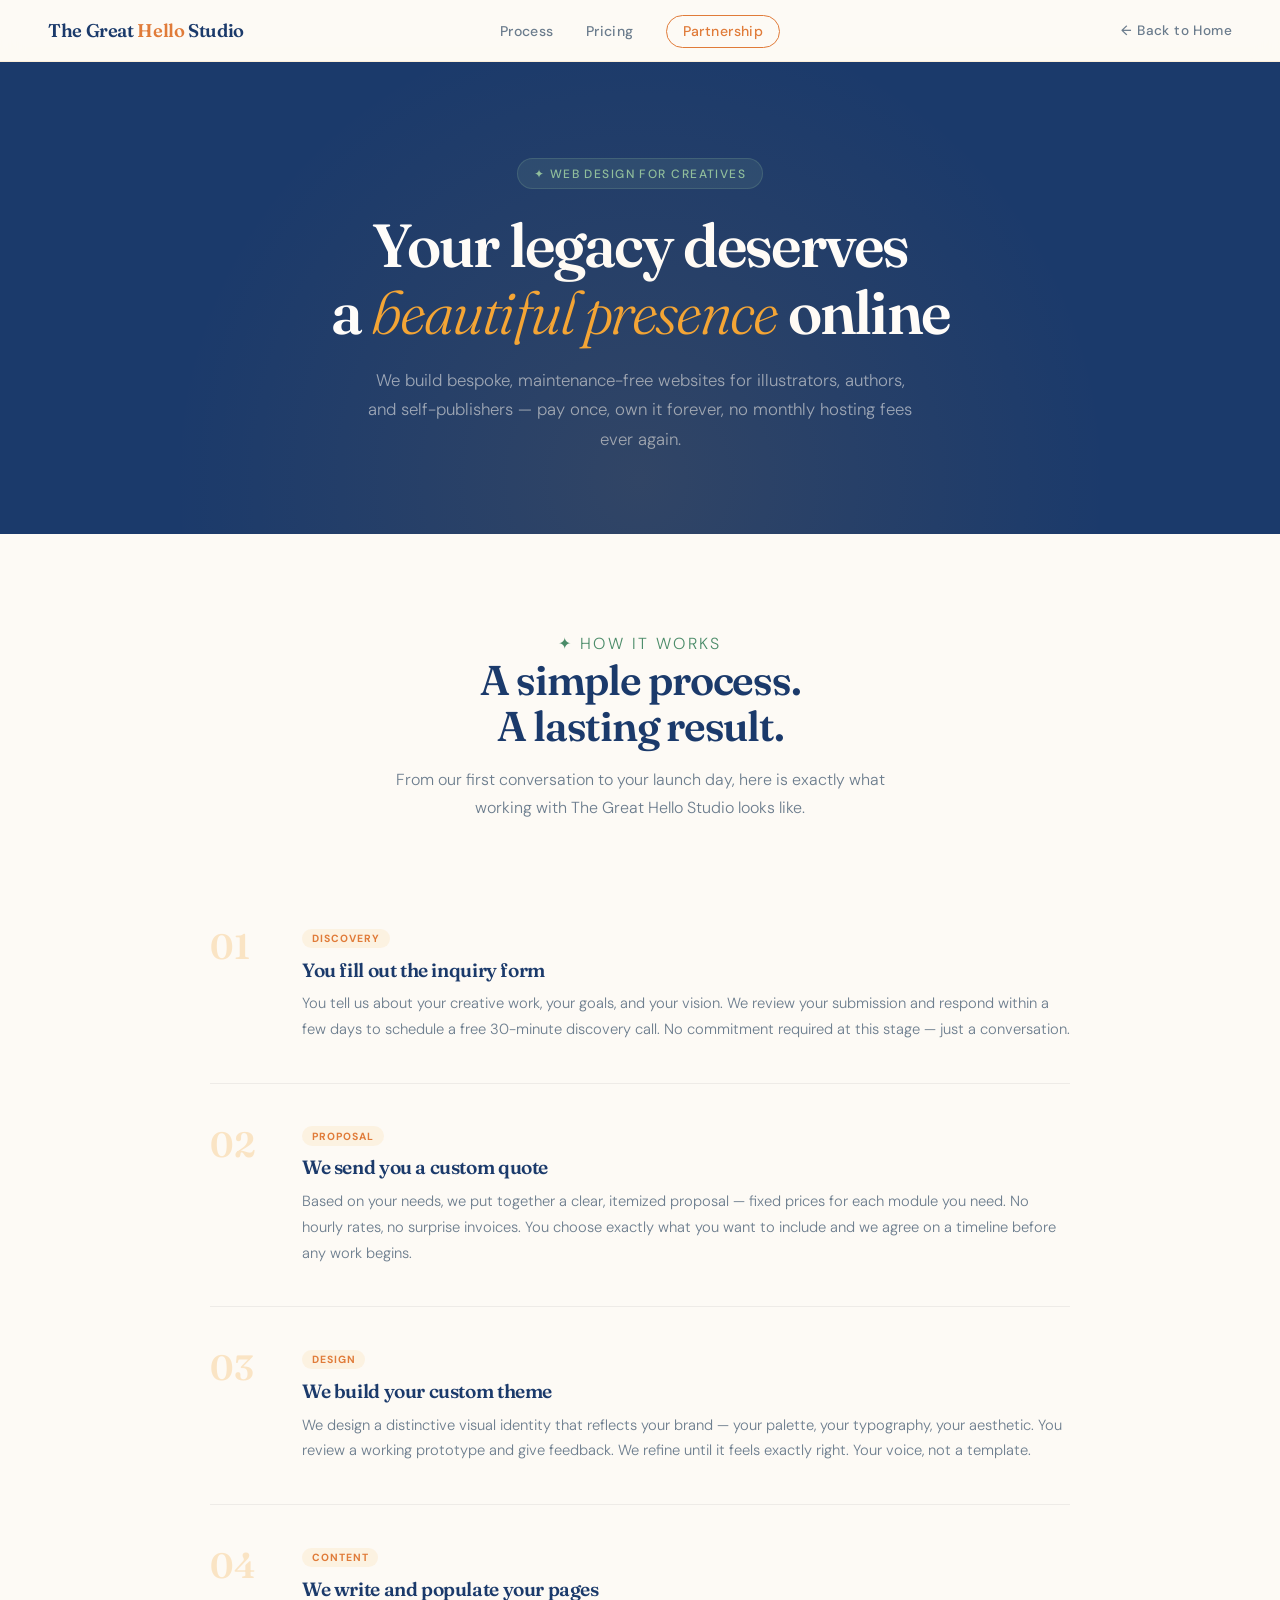
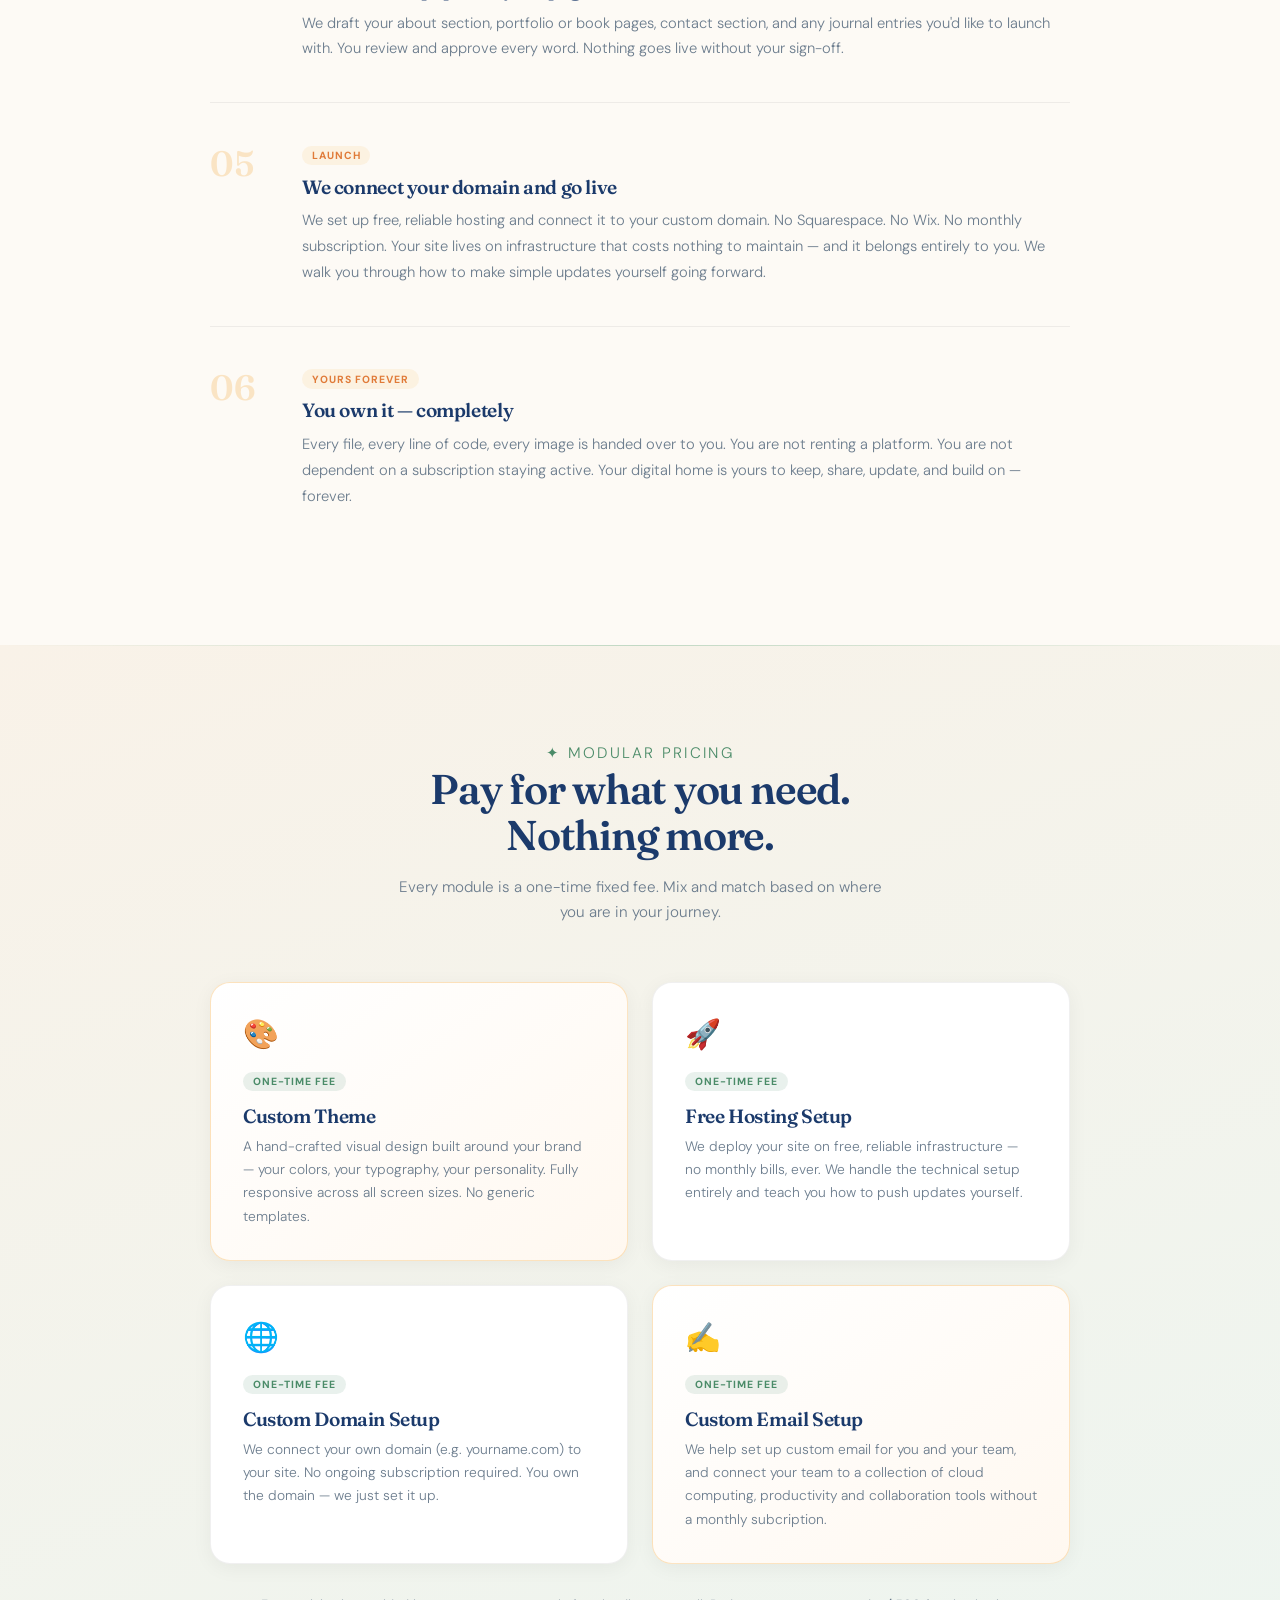
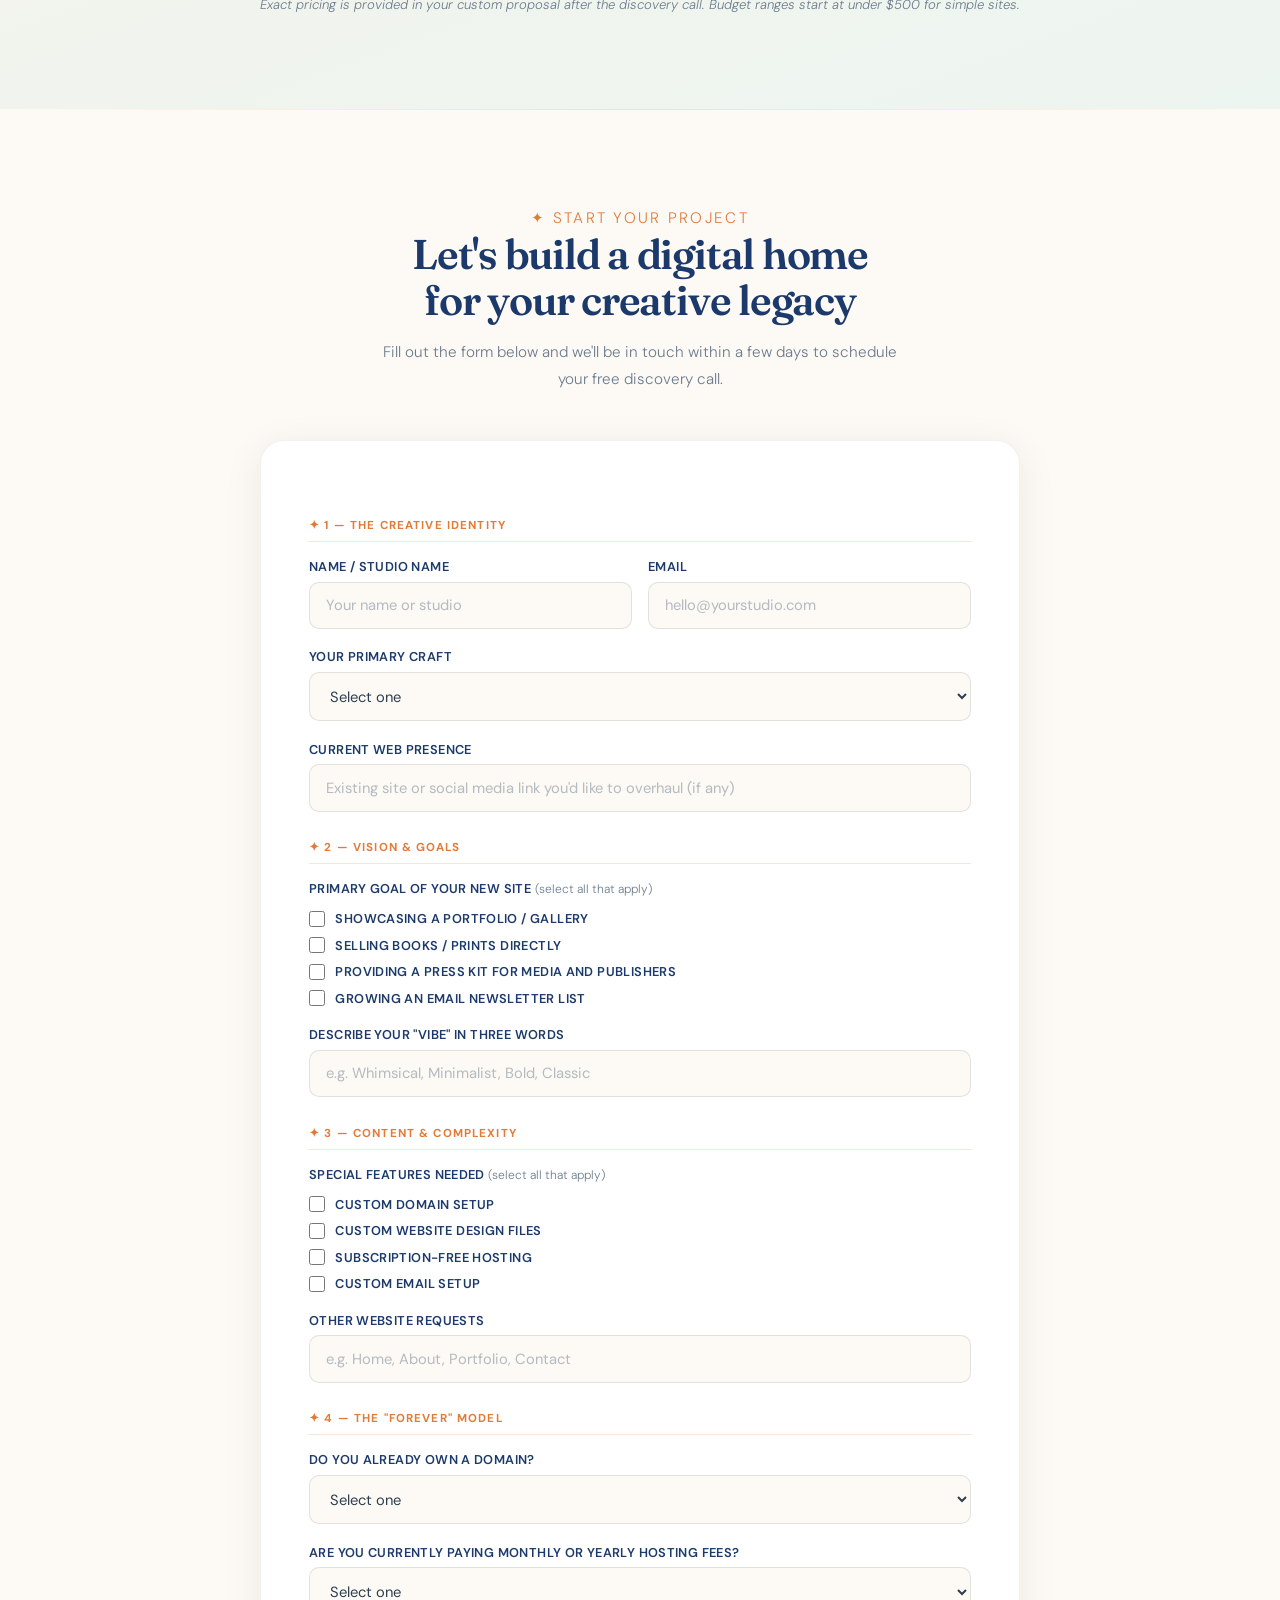
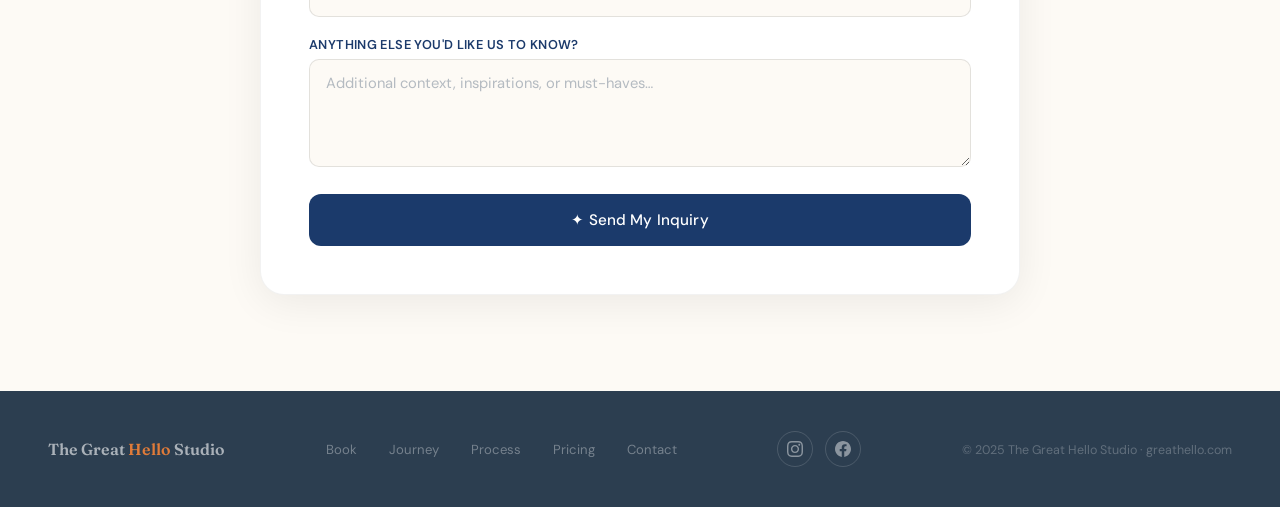
==== commit a475fe6c: "Update index.html" ====
--- a/webdesign/index.html
+++ b/webdesign/index.html
@@ -6,7 +6,6 @@
   <title>Web Design for Creatives — The Great Hello Studio</title>
   <meta name="description" content="The Great Hello Studio builds beautiful, maintenance-free websites for illustrators, authors, and self-publishers. Pay once, own it forever — no monthly hosting fees."/>
 <link rel="icon" type="image/svg+xml" href="data:image/svg+xml,%3Csvg xmlns='http://www.w3.org/2000/svg' viewBox='0 0 100 100'%3E%3Ctext y='.9em' font-size='90' fill='%23FFD166'%3E%E2%9C%A6%3C/text%3E%3C/svg%3E">
-
 <link rel="icon" type="image/x-icon" href="/image/favicon.ico">
 <link rel="icon" type="image/png" sizes="16x16" href="/image/favicon-16x16.png">
 <link rel="icon" type="image/png" sizes="32x32" href="/image/favicon-32x32.png">
@@ -129,7 +128,6 @@
       }
     }
 
-}
     /* ── HERO ── */
     .page-hero {
       background: var(--midnight);
@@ -651,7 +649,7 @@
     <li><a href="#pricing">Pricing</a></li>
     <li><a href="#inquiry">Partnership</a></li>
   </ul>
-  <a href="/#creators" class="nav-back">← Back to Home</a>
+  <a href="/" class="nav-back">← Back to Home</a>
 </nav>
  
 
@@ -908,7 +906,7 @@
       <li><a href="#pricing">Pricing</a></li>
       <li><a href="#inquiry">Contact</a></li>
     </ul>
-    <!--a href="/" class="footer-back">← Back to greathello.com</a-->
+    <!--a href="index.html" class="footer-back">← Back to greathello.com</a-->
       <div class="social-links">
   <!-- Instagram -->
   <a href="https://instagram.com/the.great.hello" target="_blank" rel="noopener" class="social-link" aria-label="Instagram">
